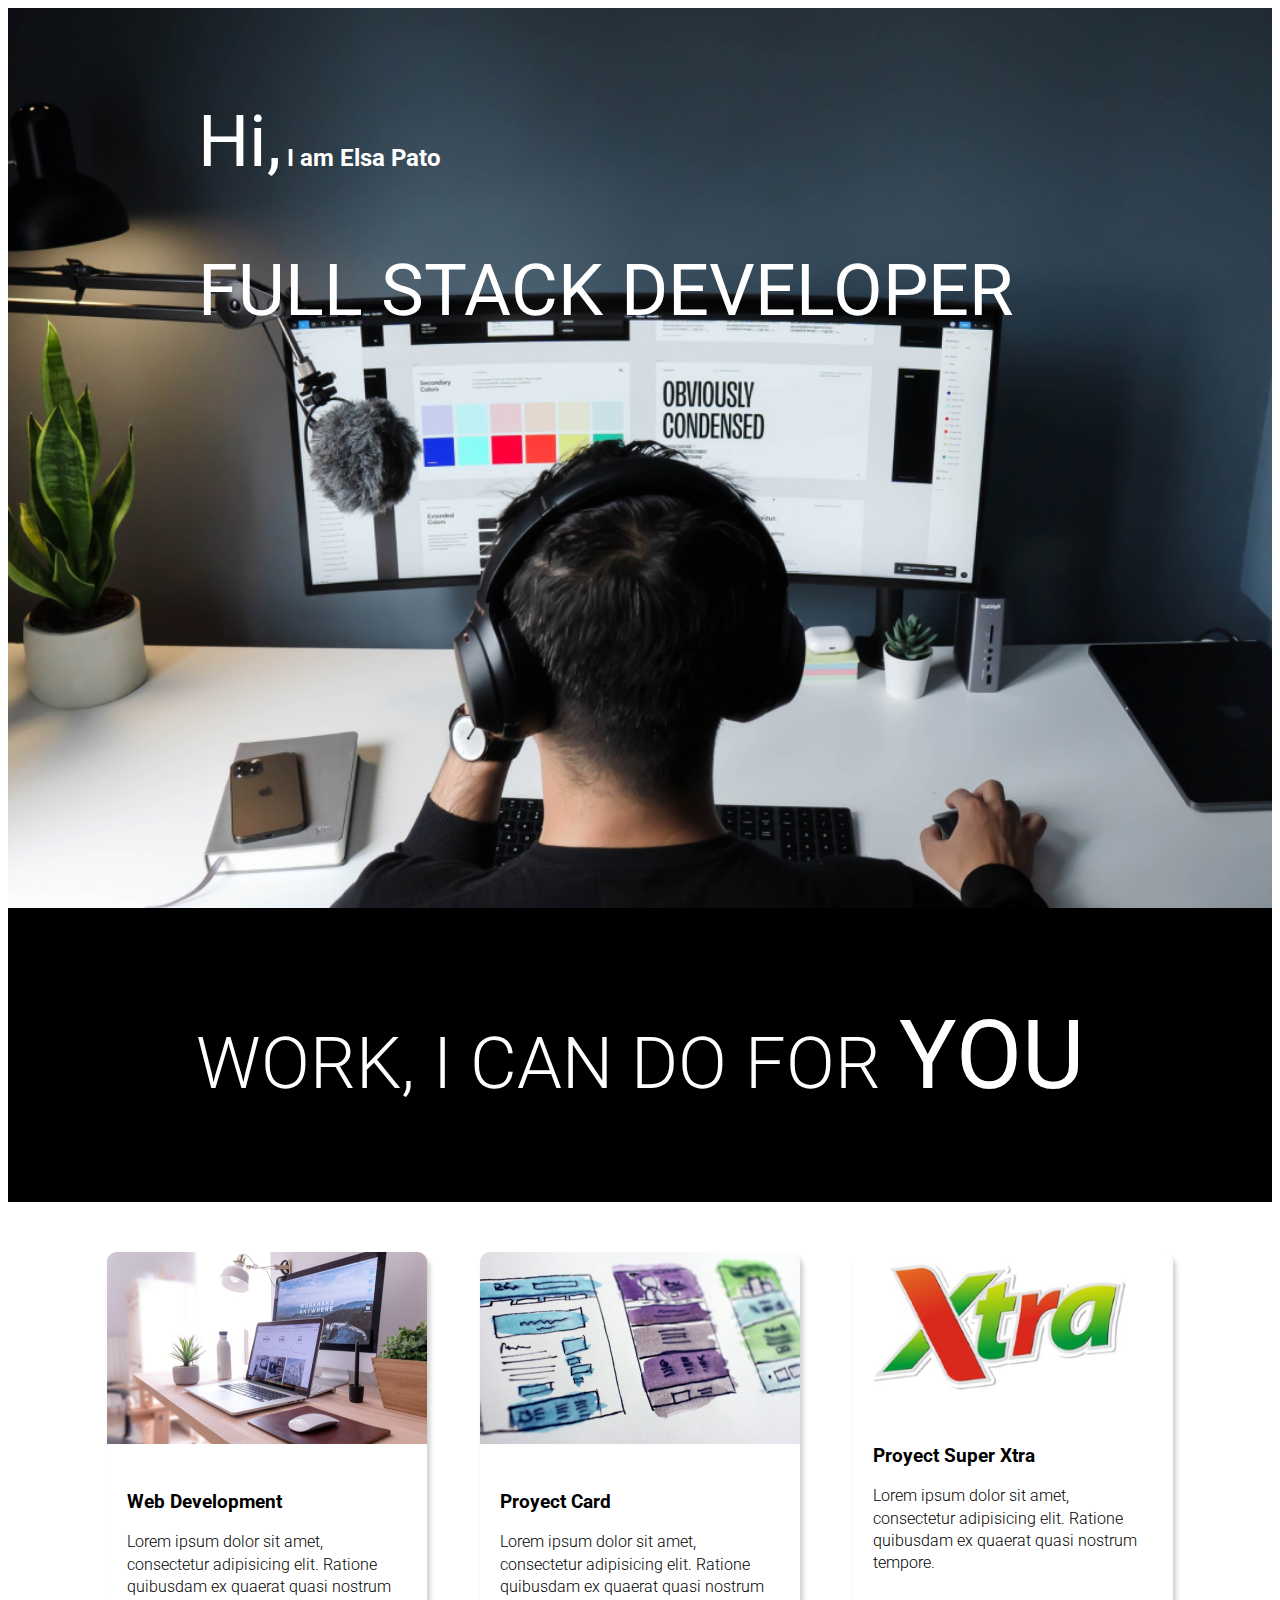
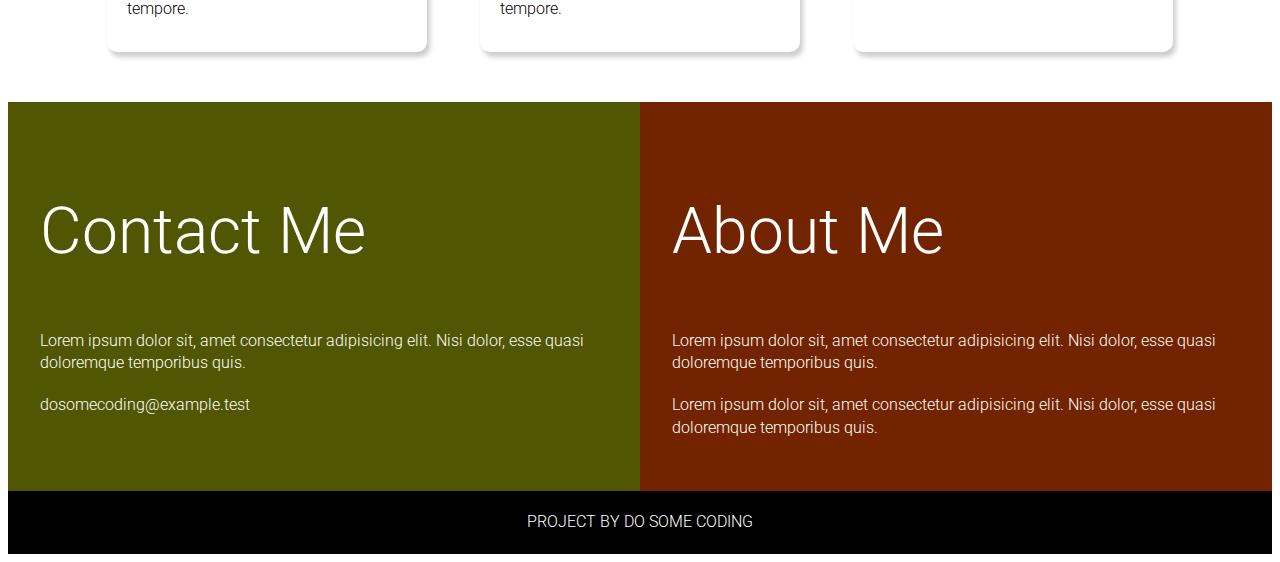
==== index.html @ 99aff5e2 "cualquiet cosaaaaaaaa" ====
<!DOCTYPE html>
<html lang="en">
<head>
    <meta charset="UTF-8">
    <meta name="viewport" content="width=device-width, initial-scale=1.0">
    <title> Develope Yasmin | Landing page</title>
    <link rel="stylesheet" href="style.css">
</head>
<body>
    
    <section class="title_section">
        <div class="text_container">
          <h2><span class="lg_text">Hi,</span> I am Elsa Pato</h2>
          <h1 class="lg_text">FULL STACK DEVELOPER</h1>
        </div>
    </section>

    <section class="black_box">
        <h2>WORK, I CAN DO FOR <span>YOU</span></h2>
      </section>

      <section class="work">
        <div class="grid_item">
            <div class="card">
              <div class="image_container">
                <img src="images/web.png" alt="web development" />
              </div>
              <div class="card_content">
                <h3>Web Development</h3>
                <p>Lorem ipsum dolor sit amet, consectetur adipisicing elit. Ratione quibusdam ex quaerat quasi nostrum tempore.</p>
              </div>
            </div>
          </div>
          
        
          <div class="grid_item">
            <div class="card">
              <div class="image_container">
                <img src="images/uiux.png" alt="web development" />
              </div>
              <div class="card_content">
                <h3>Proyect Card</h3>
                <p>Lorem ipsum dolor sit amet, consectetur adipisicing elit. Ratione quibusdam ex quaerat quasi nostrum tempore.</p>
              </div>
            </div>
          </div>

        <a href="Clase33/index.html">
          <div class="grid_item">
            <div class="card">
              <div class="image_container">
                <img src="images/xtra.png" alt="web development" />
              </div>
              <div class="card_content">
                <h3>Proyect Super Xtra </h3>
                <p>Lorem ipsum dolor sit amet, consectetur adipisicing elit. Ratione quibusdam ex quaerat quasi nostrum tempore.</p>
              </div>
            </div>
          </div>
      </section>
        </a>
        

      <section class="bottom_section">
        <div class="contact">
          <h2>Contact Me</h2>
          <p>Lorem ipsum dolor sit, amet consectetur adipisicing elit. Nisi dolor, esse quasi doloremque temporibus quis.</p>
          <p>dosomecoding@example.test</p>
        </div>
        <div class="about">
          <h2>About Me</h2>
          <p>Lorem ipsum dolor sit, amet consectetur adipisicing elit. Nisi dolor, esse quasi doloremque temporibus quis.</p>
          <p>Lorem ipsum dolor sit, amet consectetur adipisicing elit. Nisi dolor, esse quasi doloremque temporibus quis.</p>
        </div>
      </section>

      <footer>Project By do some coding</footer>
</body>
</html>
---- style.css ----
@import url('https://fonts.googleapis.com/css2?family=Roboto:ital,wght@0,100;0,300;0,400;0,500;0,700;0,900;1,100;1,300;1,400;1,500;1,700;1,900&display=swap');

/*estilo de globales*/
 {
    margin: 0;
    padding: 0;
    box-sizing: border-box;
  }
  
  /*Estilos de la página*/
  html,
  body {
    line-height: 1.4;
    font-weight: 300;
    font-family: "Roboto", sans-serif;
  }

  .title_section {
    background-image: url(images/developer.png); /* Imagen de fondo */
    min-height: 100vh; /* Altura mínima del 100% de la ventana */
    background-position: center; /* Centra la imagen de fondo */
    background-size: cover; /* Escala la imagen de fondo para cubrir todo el contenedor */
    background-repeat: no-repeat; /* Evita que la imagen de fondo se repita */
  }

/* Estilos para la sección del título */
.title_section {
  background-image: url(images/developer.png); /* Imagen de fondo */
  min-height: 100vh; /* Altura mínima del 100% de la ventana */
  background-position: center; /* Centra la imagen de fondo */
  background-size: cover; /* Escala la imagen de fondo para cubrir todo el contenedor */
  background-repeat: no-repeat; /* Evita que la imagen de fondo se repita */
}

/* Contenedor de texto en la sección de héroe */
.text_container {
  color: white; /* Color del texto */
  max-width: 900px; /* Ancho máximo */
  margin: 0 auto; /* Centra el contenedor */
  padding-top: 64px; /* Espaciado superior */
  padding-left: 16px; /* Espaciado izquierdo */
  
}

/* Estilos para el texto grande */
.lg_text {
  font-size: 72px; /* Tamaño de fuente */
  font-weight: 400; /* Peso de fuente normal */
}

/* Sección de caja negra con título */
.black_box {
  background-color: #000; /* Color de fondo */
  padding: 20px; /* Espaciado interno */
}

/* Estilos para el título en la caja negra */
.black_box h2 {
  font-size: 72px; /* Tamaño de fuente */
  color: white; /* Color del texto */
  text-align: center; /* Centra el texto */
  font-weight: 300; /* Peso de fuente ligero */
}

/* Estilos para el texto resaltado en el título */
.black_box h2 span {
  font-weight: 400; /* Peso de fuente normal */
  font-size: 96px; /* Tamaño de fuente */
}

.work {
  display: grid; /* Grid para alineación */
  gap: 20px; /* Espacio entre elementos */
  grid-template-columns: repeat(auto-fit, minmax(320px, 1fr)); /* Columnas flexibles */
  max-width: 1100px; /* Ancho máximo */
  margin: 50px auto; /* Margen superior e inferior y centra el contenedor */
}

/* Estilos para cada elemento de la cuadrícula */
.grid_item {
  display: flex; /* Flexbox para alineación */
  justify-content: center; /* Centra los elementos horizontalmente */
  align-items: center; /* Alineación vertical */
}

/* Estilos para las tarjetas */
.card {
  max-width: 320px; /* Ancho máximo */
  height: 400px; /* Altura fija */
  border-radius: 10px; /* Bordes redondeados */
  box-shadow: 3px 5px 5px rgba(1, 1, 1, 0.2); /* Sombra de caja */
  transition: 0.2s ease-in-out; /* Transición suave */
}

/* Efecto al pasar el ratón sobre las tarjetas */
.card:hover {
  transform: scale(1.04); /* Escala la tarjeta */
  box-shadow: 3px 5px 5px rgba(1, 1, 1, 0.3); /* Sombra de caja */
  transition: 0.2s ease-in-out; /* Transición suave */
}

/* Contenido de las tarjetas */
.card_content {
  padding: 20px; /* Espaciado interno */
}

/* Estilos para el título dentro de las tarjetas */
.card_content h3 {
  margin-bottom: 10px; /* Margen inferior */
}

/* Sección inferior con contacto y sobre mí */
.bottom_section {
  display: flex; /* Flexbox para alineación */
}

/* Estilos para la sección de contacto */
.contact {
  background-color: #515603; /* Color de fondo */
}

/* Estilos para la sección sobre mí */
.about {
  background-color: #722300; /* Color de fondo */
}

/* Estilos comunes para las secciones de contacto y sobre mí */
.contact,
.about {
  min-height: 300px; /* Altura mínima */
  padding: 32px; /* Espaciado interno */
  color: white; /* Color del texto */
}

/* Estilos para los títulos en las secciones de contacto y sobre mí */
.about h2,
.contact h2 {
  font-size: 64px; /* Tamaño de fuente */
  font-weight: 300; /* Peso de fuente ligero */
}

/* Estilos para los párrafos en las secciones de contacto y sobre mí */
.about p,
.contact p {
  margin-bottom: 20px; /* Margen inferior */
}
/* Estilos para el pie de página */
footer {
  text-align: center; /* Centra el texto */
  text-transform: uppercase; /* Convierte el texto a mayúsculas */
  background-color: #000; /* Color de fondo */
  padding: 20px; /* Espaciado interno */
  color: white; /* Color del texto */
}

a {
  text-decoration: none !important; /*sin subrayado*/
  color: black; /* Color del texto */
}
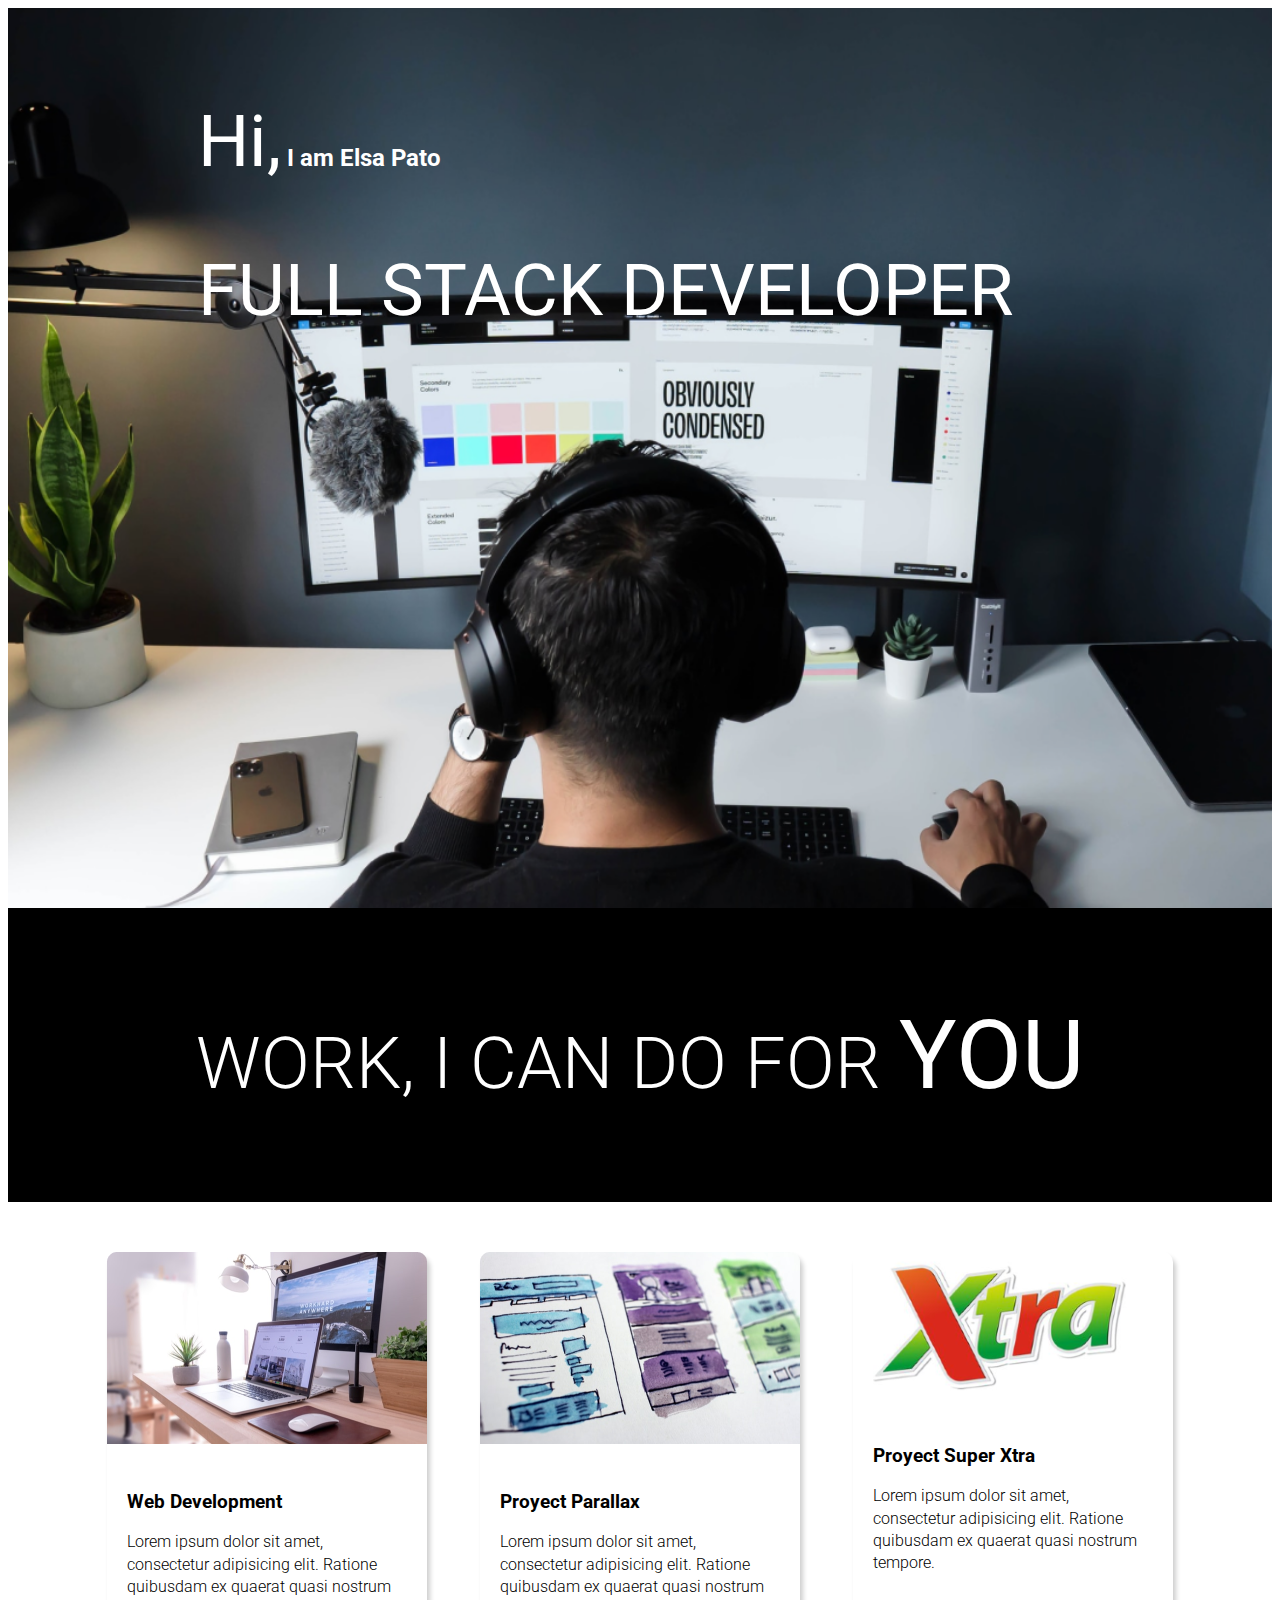
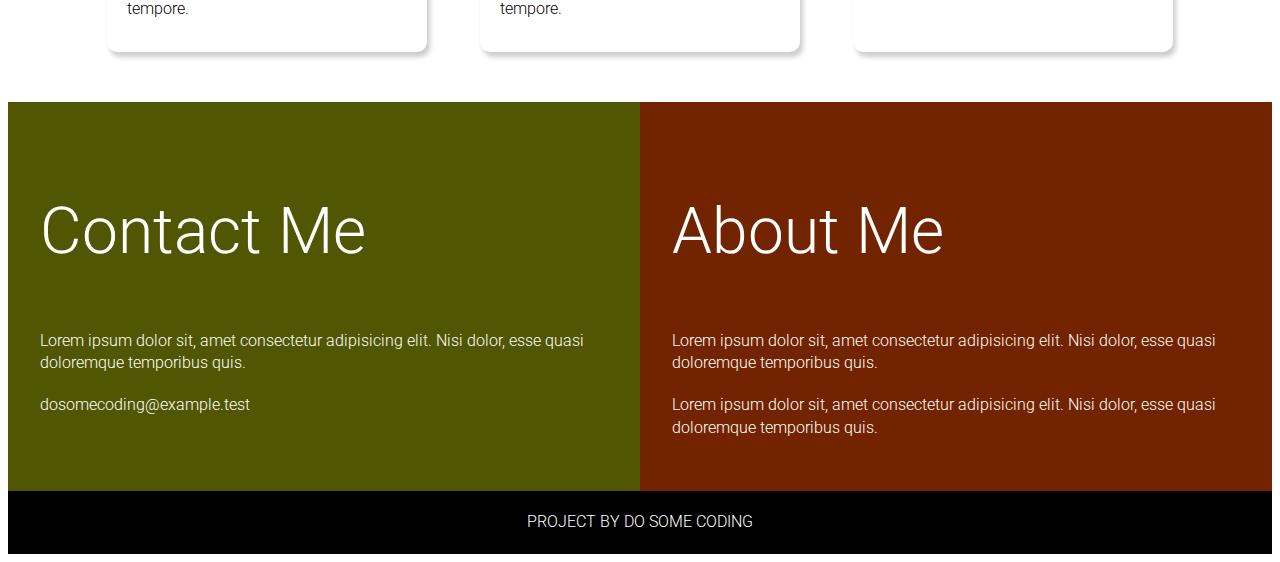
==== commit 85206674: "Creacion de Portafolio" ====
--- a/index.html
+++ b/index.html
@@ -32,20 +32,22 @@
             </div>
           </div>
           
-        
+        <a href="Proyecto Parallax/index.html">
           <div class="grid_item">
             <div class="card">
               <div class="image_container">
                 <img src="images/uiux.png" alt="web development" />
               </div>
               <div class="card_content">
-                <h3>Proyect Card</h3>
+                <h3>Proyect Parallax</h3>
                 <p>Lorem ipsum dolor sit amet, consectetur adipisicing elit. Ratione quibusdam ex quaerat quasi nostrum tempore.</p>
               </div>
             </div>
           </div>
 
-        <a href="Clase33/index.html">
+        </a>
+          
+        <a href="Clase33/">
           <div class="grid_item">
             <div class="card">
               <div class="image_container">
